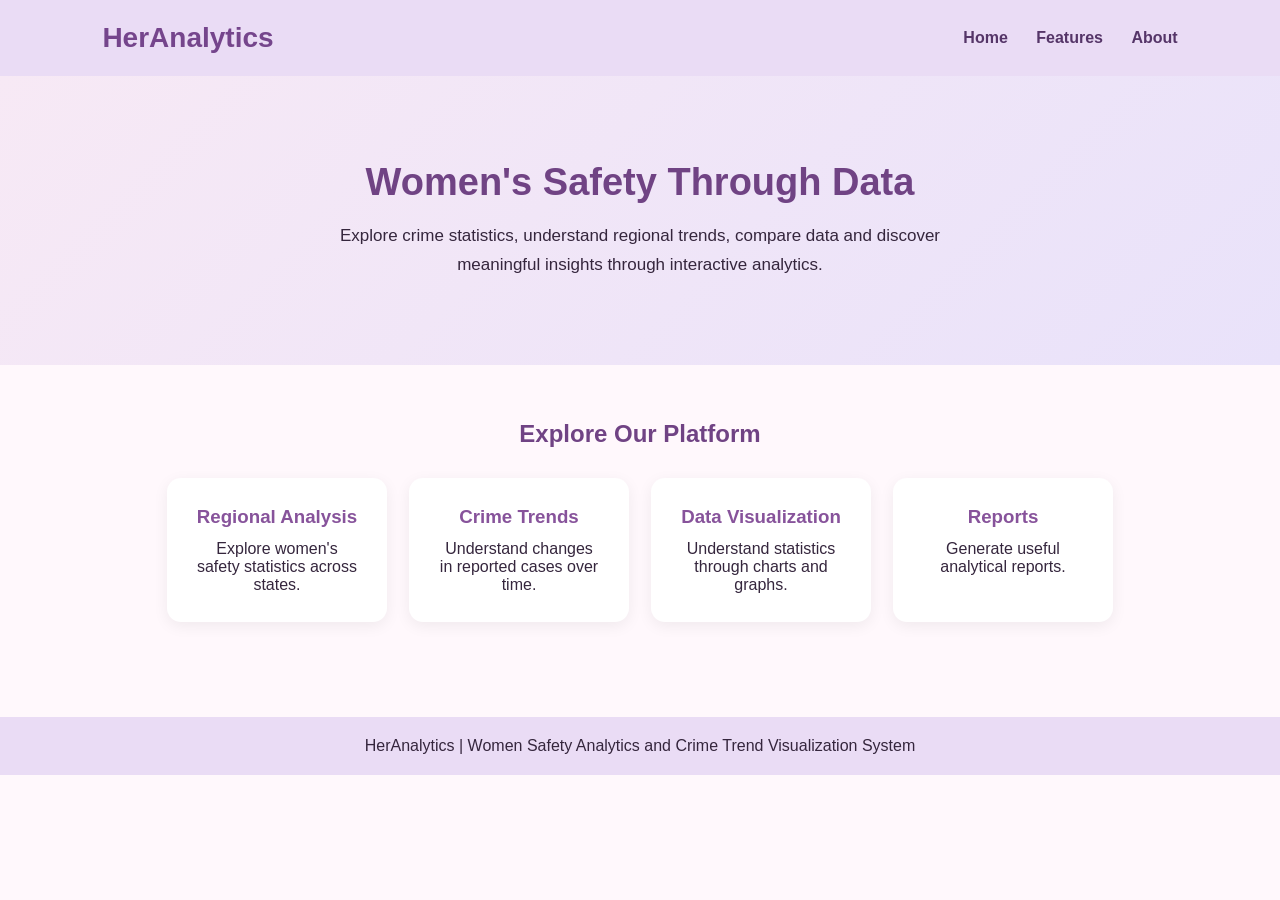
==== women-safety-analytics/src/main/resources/templates/index.html @ 8b7393d8 "first commit" ====
<!DOCTYPE html>
<html lang="en">
<head>
    <meta charset="UTF-8">
    <meta name="viewport" content="width=device-width, initial-scale=1.0">
    <title>HerAnalytics | Women Safety Analytics</title>
    <link rel="stylesheet" href="/women-safety-analytics/src/main/resources/static/style.css">
</head>
<body>
    
  <header>
    <h1>HerAnalytics</h1>
    <nav>
        <a href="/">Home</a>
        <a href="#features">Features</a>
        <a href="#about">About</a>
    </nav>
</header>

<section class="hero" id="about">
    <h2>Women's Safety Through Data</h2>
    <p>
        Explore crime statistics, understand regional trends,
        compare data and discover meaningful insights through
        interactive analytics.
    </p>
</section>

<section class="features" id="features">
    <h2>Explore Our Platform</h2>

    <div class="feature-container">
        <div class="feature-card">
            <h3>Regional Analysis</h3>
            <p>Explore women's safety statistics across states.</p>
        </div>

        <div class="feature-card">
            <h3>Crime Trends</h3>
            <p>Understand changes in reported cases over time.</p>
        </div>

        <div class="feature-card">
            <h3>Data Visualization</h3>
            <p>Understand statistics through charts and graphs.</p>
        </div>

        <div class="feature-card">
            <h3>Reports</h3>
            <p>Generate useful analytical reports.</p>
        </div>
    </div>
</section>

<footer>
    <p>HerAnalytics | Women Safety Analytics and Crime Trend Visualization System</p>
</footer>
</body>
</html>
---- women-safety-analytics/src/main/resources/static/style.css ----
* {
    margin: 0;
    padding: 0;
    box-sizing: border-box;
}

body {
    font-family: Arial, sans-serif;
    background: #fff8fc;
    color: #35263d;
}

header {
    background: #eadcf5;
    padding: 22px 8%;
    display: flex;
    justify-content: space-between;
    align-items: center;
}

header h1 {
    color: #75458c;
    font-size: 28px;
}

nav a {
    text-decoration: none;
    color: #553568;
    margin-left: 24px;
    font-weight: bold;
}

.hero {
    text-align: center;
    padding: 85px 20px;
    background: linear-gradient(135deg, #f7e9f5, #e9e2fa);
}

.hero h2 {
    font-size: 38px;
    color: #704384;
    margin-bottom: 18px;
}

.hero p {
    font-size: 17px;
    line-height: 1.7;
    max-width: 650px;
    margin: auto;
}

.features {
    padding: 55px 8%;
    text-align: center;
}

.features h2 {
    color: #704384;
    margin-bottom: 30px;
}

.feature-container {
    display: flex;
    justify-content: center;
    flex-wrap: wrap;
    gap: 22px;
}

.feature-card {
    background: white;
    padding: 28px;
    width: 220px;
    border-radius: 14px;
    box-shadow: 0 4px 15px #00000010;
}

.feature-card h3 {
    color: #87539b;
    margin-bottom: 12px;
}

footer {
    background: #eadcf5;
    text-align: center;
    padding: 20px;
    margin-top: 40px;
}
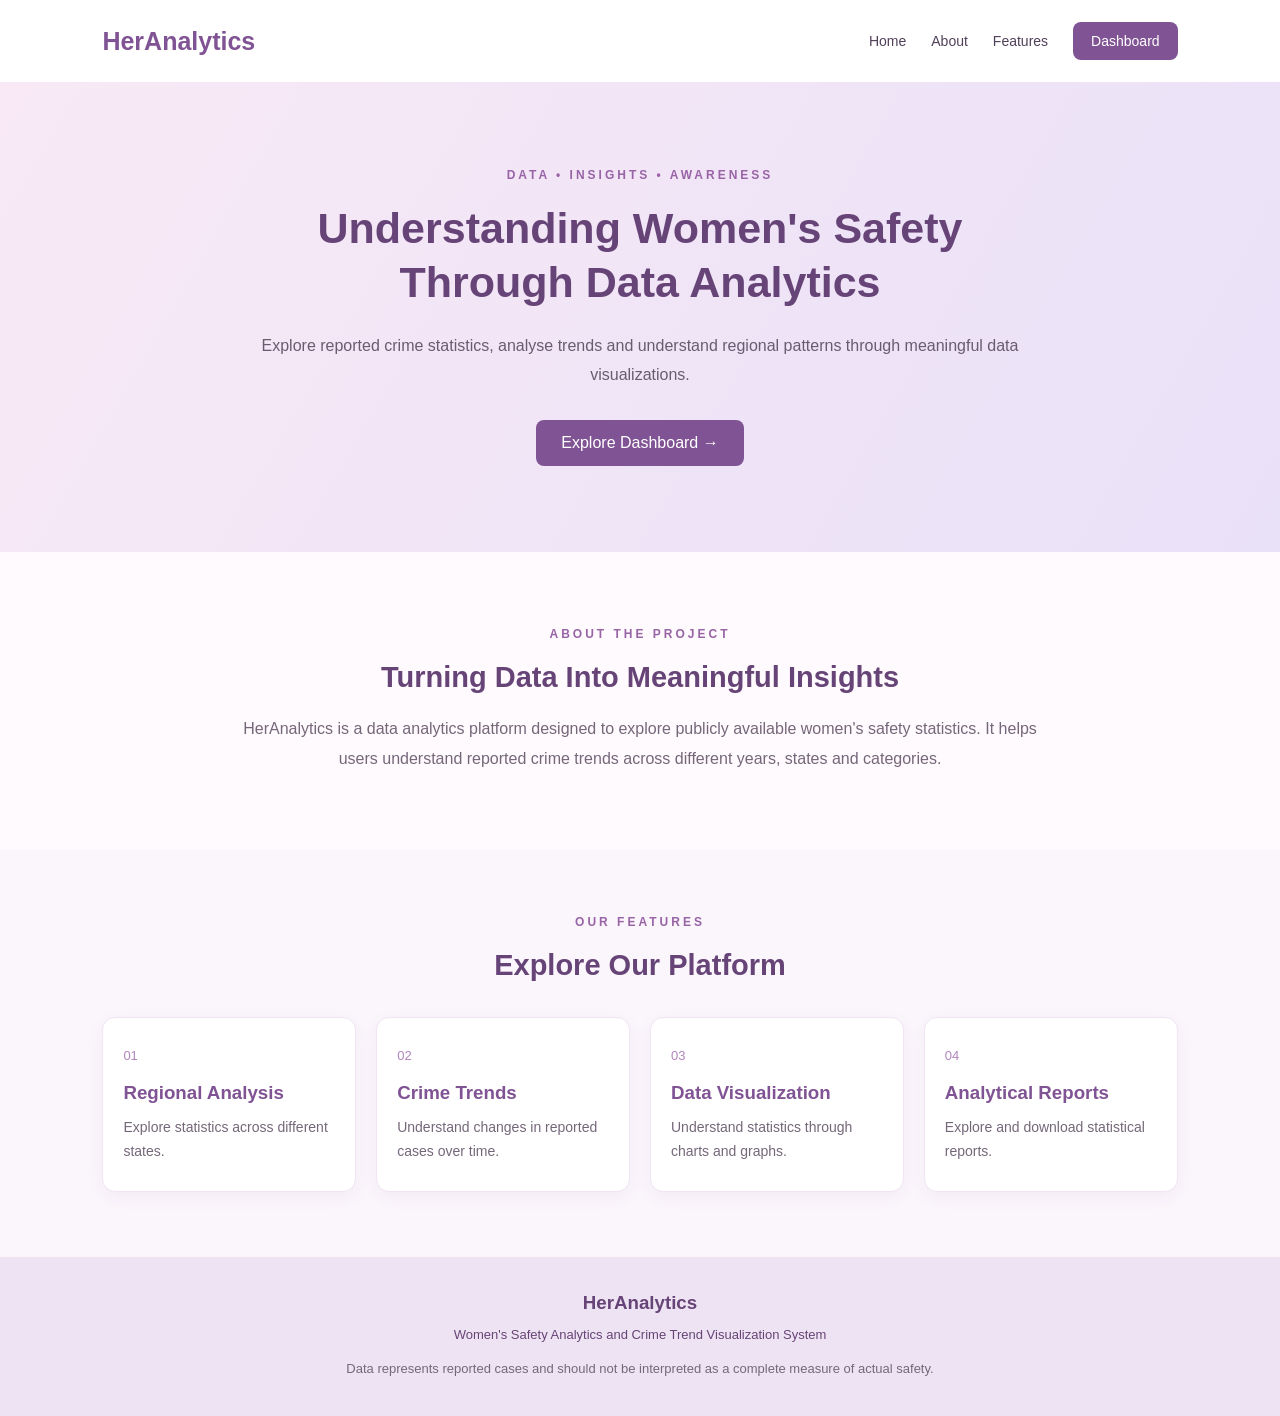
==== commit 7dbab84d: "filescommit" ====
--- a/women-safety-analytics/src/main/resources/templates/index.html
+++ b/women-safety-analytics/src/main/resources/templates/index.html
@@ -1,4 +1,4 @@
-
+<!-- 
 <!DOCTYPE html>
 <html lang="en">
 <head>
@@ -57,4 +57,112 @@
     <p>HerAnalytics | Women Safety Analytics and Crime Trend Visualization System</p>
 </footer>
 </body>
+</html> -->
+
+
+
+<!DOCTYPE html>
+<html lang="en" xmlns:th="http://www.thymeleaf.org">
+<head>
+    <meta charset="UTF-8">
+    <meta name="viewport" content="width=device-width, initial-scale=1.0">
+
+    <title>HerAnalytics | Women's Safety Analytics</title>
+
+    <link rel="stylesheet" href="/women-safety-analytics/src/main/resources/static/css/style.css">
+</head>
+
+<body>
+
+<header class="navbar">
+    <div class="logo">HerAnalytics</div>
+
+    <nav>
+        <a href="/">Home</a>
+        <a href="#about">About</a>
+        <a href="#features">Features</a>
+        <a th:href="@{/dashboard}" class="nav-button">
+            Dashboard
+        </a>
+    </nav>
+</header>
+
+<section class="hero">
+    <div class="hero-content">
+        <p class="eyebrow">DATA • INSIGHTS • AWARENESS</p>
+
+        <h1>
+            Understanding Women's Safety
+            Through Data Analytics
+        </h1>
+
+        <p class="hero-description">
+            Explore reported crime statistics, analyse trends
+            and understand regional patterns through meaningful
+            data visualizations.
+        </p>
+
+        <a th:href="@{/dashboard}" class="primary-button">
+            Explore Dashboard →
+        </a>
+    </div>
+</section>
+
+<section class="about" id="about">
+    <p class="section-label">ABOUT THE PROJECT</p>
+
+    <h2>Turning Data Into Meaningful Insights</h2>
+
+    <p>
+        HerAnalytics is a data analytics platform designed to
+        explore publicly available women's safety statistics.
+        It helps users understand reported crime trends across
+        different years, states and categories.
+    </p>
+</section>
+
+<section class="features" id="features">
+    <p class="section-label">OUR FEATURES</p>
+
+    <h2>Explore Our Platform</h2>
+
+    <div class="feature-container">
+
+        <div class="feature-card">
+            <span>01</span>
+            <h3>Regional Analysis</h3>
+            <p>Explore statistics across different states.</p>
+        </div>
+
+        <div class="feature-card">
+            <span>02</span>
+            <h3>Crime Trends</h3>
+            <p>Understand changes in reported cases over time.</p>
+        </div>
+
+        <div class="feature-card">
+            <span>03</span>
+            <h3>Data Visualization</h3>
+            <p>Understand statistics through charts and graphs.</p>
+        </div>
+
+        <div class="feature-card">
+            <span>04</span>
+            <h3>Analytical Reports</h3>
+            <p>Explore and download statistical reports.</p>
+        </div>
+
+    </div>
+</section>
+
+<footer>
+    <h3>HerAnalytics</h3>
+    <p>Women's Safety Analytics and Crime Trend Visualization System</p>
+    <p class="footer-note">
+        Data represents reported cases and should not be interpreted
+        as a complete measure of actual safety.
+    </p>
+</footer>
+
+</body>
 </html>
--- a/women-safety-analytics/src/main/resources/static/css/style.css
+++ b/women-safety-analytics/src/main/resources/static/css/style.css
@@ -0,0 +1,436 @@
+/* 
+* {
+    margin: 0;
+    padding: 0;
+    box-sizing: border-box;
+}
+
+body {
+    font-family: Arial, sans-serif;
+    background: #fff8fc;
+    color: #35263d;
+}
+
+header {
+    background: #eadcf5;
+    padding: 22px 8%;
+    display: flex;
+    justify-content: space-between;
+    align-items: center;
+}
+
+header h1 {
+    color: #75458c;
+    font-size: 28px;
+}
+
+nav a {
+    text-decoration: none;
+    color: #553568;
+    margin-left: 24px;
+    font-weight: bold;
+}
+
+.hero {
+    text-align: center;
+    padding: 85px 20px;
+    background: linear-gradient(135deg, #f7e9f5, #e9e2fa);
+}
+
+.hero h2 {
+    font-size: 38px;
+    color: #704384;
+    margin-bottom: 18px;
+}
+
+.hero p {
+    font-size: 17px;
+    line-height: 1.7;
+    max-width: 650px;
+    margin: auto;
+}
+
+.features {
+    padding: 55px 8%;
+    text-align: center;
+}
+
+.features h2 {
+    color: #704384;
+    margin-bottom: 30px;
+}
+
+.feature-container {
+    display: flex;
+    justify-content: center;
+    flex-wrap: wrap;
+    gap: 22px;
+}
+
+.feature-card {
+    background: white;
+    padding: 28px;
+    width: 220px;
+    border-radius: 14px;
+    box-shadow: 0 4px 15px #00000010;
+}
+
+.feature-card h3 {
+    color: #87539b;
+    margin-bottom: 12px;
+}
+
+footer {
+    background: #eadcf5;
+    text-align: center;
+    padding: 20px;
+    margin-top: 40px;
+} */
+
+* {
+    margin: 0;
+    padding: 0;
+    box-sizing: border-box;
+}
+
+html {
+    scroll-behavior: smooth;
+}
+
+body {
+    font-family: Arial, sans-serif;
+    background: #fffafd;
+    color: #35283d;
+}
+
+/* NAVIGATION */
+
+.navbar {
+    display: flex;
+    justify-content: space-between;
+    align-items: center;
+    padding: 22px 8%;
+    background: #ffffff;
+}
+
+.logo {
+    font-size: 25px;
+    font-weight: bold;
+    color: #805394;
+}
+
+nav {
+    display: flex;
+    align-items: center;
+    gap: 25px;
+}
+
+nav a {
+    text-decoration: none;
+    color: #51415a;
+    font-size: 14px;
+}
+
+.nav-button {
+    background: #805394;
+    color: white;
+    padding: 11px 18px;
+    border-radius: 8px;
+}
+
+/* HERO SECTION */
+
+.hero {
+    min-height: 470px;
+    background: linear-gradient(120deg, #f8e9f5, #e9e1f8);
+    display: flex;
+    align-items: center;
+    justify-content: center;
+    text-align: center;
+    padding: 70px 20px;
+}
+
+.hero-content {
+    max-width: 760px;
+}
+
+.eyebrow, .section-label {
+    color: #9864a6;
+    font-size: 12px;
+    font-weight: bold;
+    letter-spacing: 3px;
+    margin-bottom: 20px;
+}
+
+.hero h1 {
+    color: #674477;
+    font-size: 43px;
+    line-height: 1.25;
+    margin-bottom: 22px;
+}
+
+.hero-description {
+    color: #695c70;
+    font-size: 16px;
+    line-height: 1.8;
+    margin-bottom: 30px;
+}
+
+.primary-button {
+    display: inline-block;
+    background: #805394;
+    color: white;
+    text-decoration: none;
+    padding: 14px 25px;
+    border-radius: 8px;
+}
+
+/* ABOUT SECTION */
+
+.about {
+    max-width: 850px;
+    margin: auto;
+    padding: 75px 25px;
+    text-align: center;
+}
+
+.about h2, .features h2 {
+    color: #674477;
+    font-size: 29px;
+    margin-bottom: 20px;
+}
+
+.about > p:last-child {
+    color: #75677a;
+    line-height: 1.9;
+}
+
+/* FEATURES */
+
+.features {
+    padding: 65px 8%;
+    text-align: center;
+    background: #fbf5fc;
+}
+
+.feature-container {
+    display: grid;
+    grid-template-columns: repeat(4, 1fr);
+    gap: 20px;
+    margin-top: 35px;
+}
+
+.feature-card {
+    background: white;
+    border: 1px solid #f0e5f2;
+    padding: 28px 20px;
+    border-radius: 13px;
+    text-align: left;
+    box-shadow: 0 5px 18px #5535680d;
+}
+
+.feature-card span {
+    color: #b184bd;
+    font-size: 13px;
+}
+
+.feature-card h3 {
+    color: #805394;
+    margin: 18px 0 12px;
+}
+
+.feature-card p {
+    color: #75677a;
+    font-size: 14px;
+    line-height: 1.7;
+}
+
+/* FOOTER */
+
+footer {
+    background: #eee3f2;
+    padding: 35px 15px;
+    text-align: center;
+    color: #674477;
+}
+
+footer h3 {
+    margin-bottom: 10px;
+}
+
+footer p {
+    font-size: 13px;
+    line-height: 1.7;
+}
+
+.footer-note {
+    margin-top: 12px;
+    color: #76687b;
+}
+
+/* RESPONSIVE DESIGN */
+
+@media (max-width: 900px) {
+    .feature-container {
+        grid-template-columns: repeat(2, 1fr);
+    }
+}
+
+@media (max-width: 600px) {
+    .navbar {
+        flex-direction: column;
+        gap: 18px;
+    }
+
+    nav {
+        gap: 12px;
+        flex-wrap: wrap;
+        justify-content: center;
+    }
+
+    .hero h1 {
+        font-size: 31px;
+    }
+
+    .feature-container {
+        grid-template-columns: 1fr;
+    }
+}
+
+/* DASHBOARD */
+
+.dashboard {
+    padding: 45px 8%;
+}
+
+.dashboard-heading h1 {
+    color: #674477;
+    font-size: 32px;
+    margin-bottom: 12px;
+}
+
+.dashboard-heading p {
+    color: #75677a;
+}
+
+.demo-notice {
+    background: #fff3d9;
+    color: #79551b;
+    padding: 13px;
+    border-radius: 8px;
+    margin: 25px 0;
+    font-size: 13px;
+}
+
+.filter-section {
+    display: flex;
+    flex-wrap: wrap;
+    gap: 20px;
+    background: white;
+    border: 1px solid #eee5f0;
+    padding: 22px;
+    border-radius: 12px;
+    margin-bottom: 25px;
+}
+
+.filter-section div {
+    display: flex;
+    flex-direction: column;
+    gap: 9px;
+}
+
+.filter-section label {
+    color: #674477;
+    font-size: 13px;
+    font-weight: bold;
+}
+
+.filter-section select {
+    padding: 11px;
+    border: 1px solid #d9c8df;
+    border-radius: 7px;
+    min-width: 180px;
+    background: white;
+}
+
+.stats-grid {
+    display: grid;
+    grid-template-columns: repeat(3, 1fr);
+    gap: 20px;
+    margin-bottom: 30px;
+}
+
+.stat-card {
+    background: white;
+    border: 1px solid #eee5f0;
+    padding: 25px;
+    border-radius: 12px;
+}
+
+.stat-card p {
+    color: #75677a;
+}
+
+.stat-card h2 {
+    color: #805394;
+    font-size: 30px;
+    margin: 15px 0;
+}
+
+.stat-card span {
+    color: #9b899f;
+    font-size: 12px;
+}
+
+.charts-section {
+    display: grid;
+    grid-template-columns: repeat(2, 1fr);
+    gap: 22px;
+}
+
+.chart-card {
+    background: white;
+    padding: 25px;
+    border: 1px solid #eee5f0;
+    border-radius: 12px;
+    min-width: 0;
+}
+
+.chart-card h3 {
+    color: #674477;
+    margin-bottom: 20px;
+}
+
+.reports-section {
+    margin-top: 30px;
+    padding: 30px;
+    background: #f5ebf7;
+    border-radius: 12px;
+}
+
+.reports-section h2 {
+    color: #674477;
+    margin-bottom: 12px;
+}
+
+.reports-section p {
+    color: #75677a;
+    line-height: 1.7;
+    margin-bottom: 20px;
+}
+
+.primary-button:disabled {
+    opacity: 0.6;
+    cursor: not-allowed;
+}
+
+@media (max-width: 750px) {
+    .stats-grid,
+    .charts-section {
+        grid-template-columns: 1fr;
+    }
+
+    .dashboard {
+        padding: 30px 5%;
+    }
+}
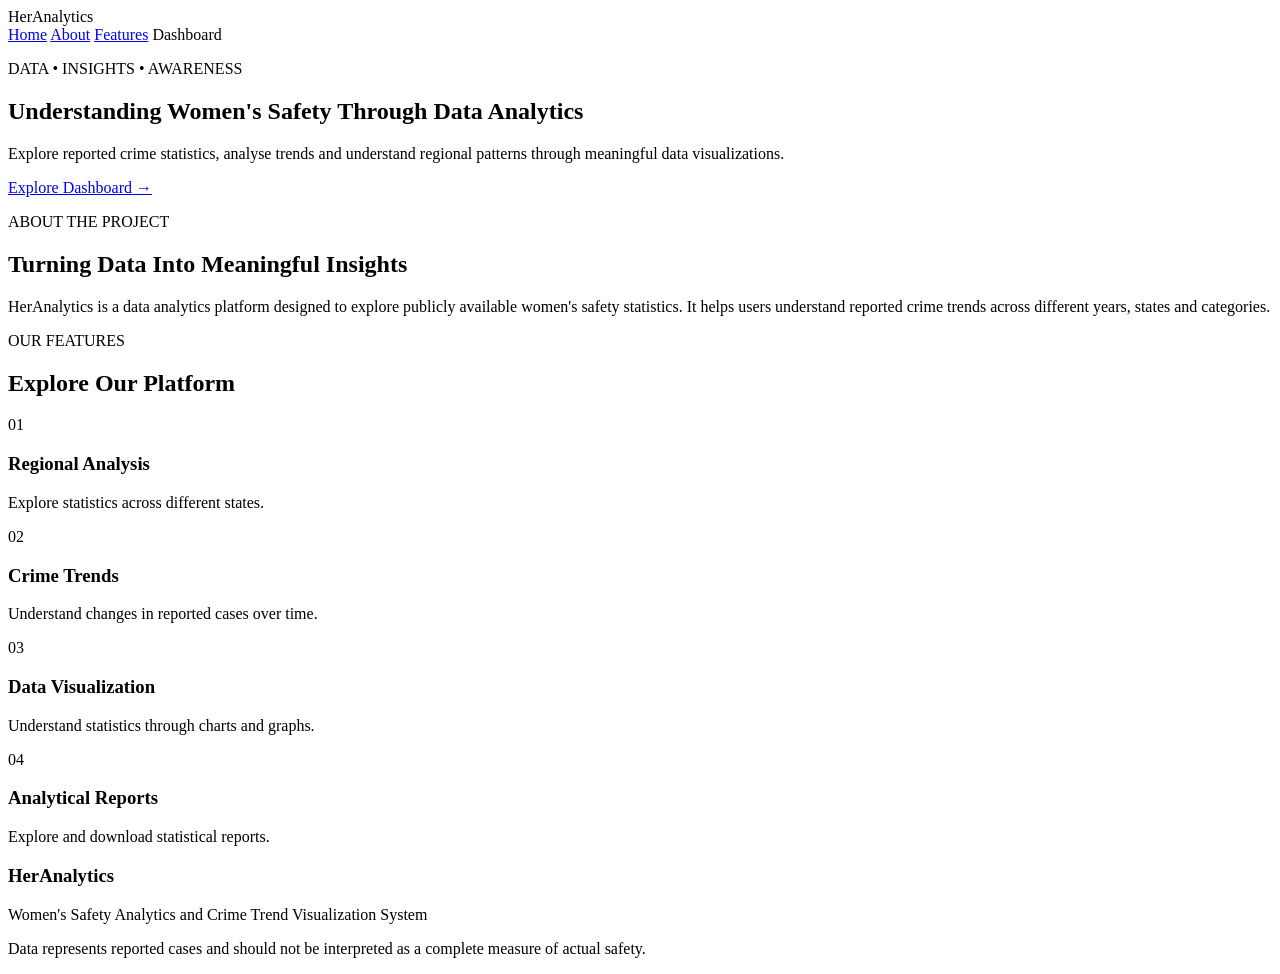
==== commit b99c953f: "updates" ====
--- a/women-safety-analytics/src/main/resources/templates/index.html
+++ b/women-safety-analytics/src/main/resources/templates/index.html
@@ -69,7 +69,7 @@
 
     <title>HerAnalytics | Women's Safety Analytics</title>
 
-    <link rel="stylesheet" href="/women-safety-analytics/src/main/resources/static/css/style.css">
+   <link rel="stylesheet" th:href="@{/css/style.css}">
 </head>
 
 <body>
@@ -102,7 +102,7 @@
             data visualizations.
         </p>
 
-        <a th:href="@{/dashboard}" class="primary-button">
+        <a href="/dashboard" class="primary-button">
             Explore Dashboard →
         </a>
     </div>
